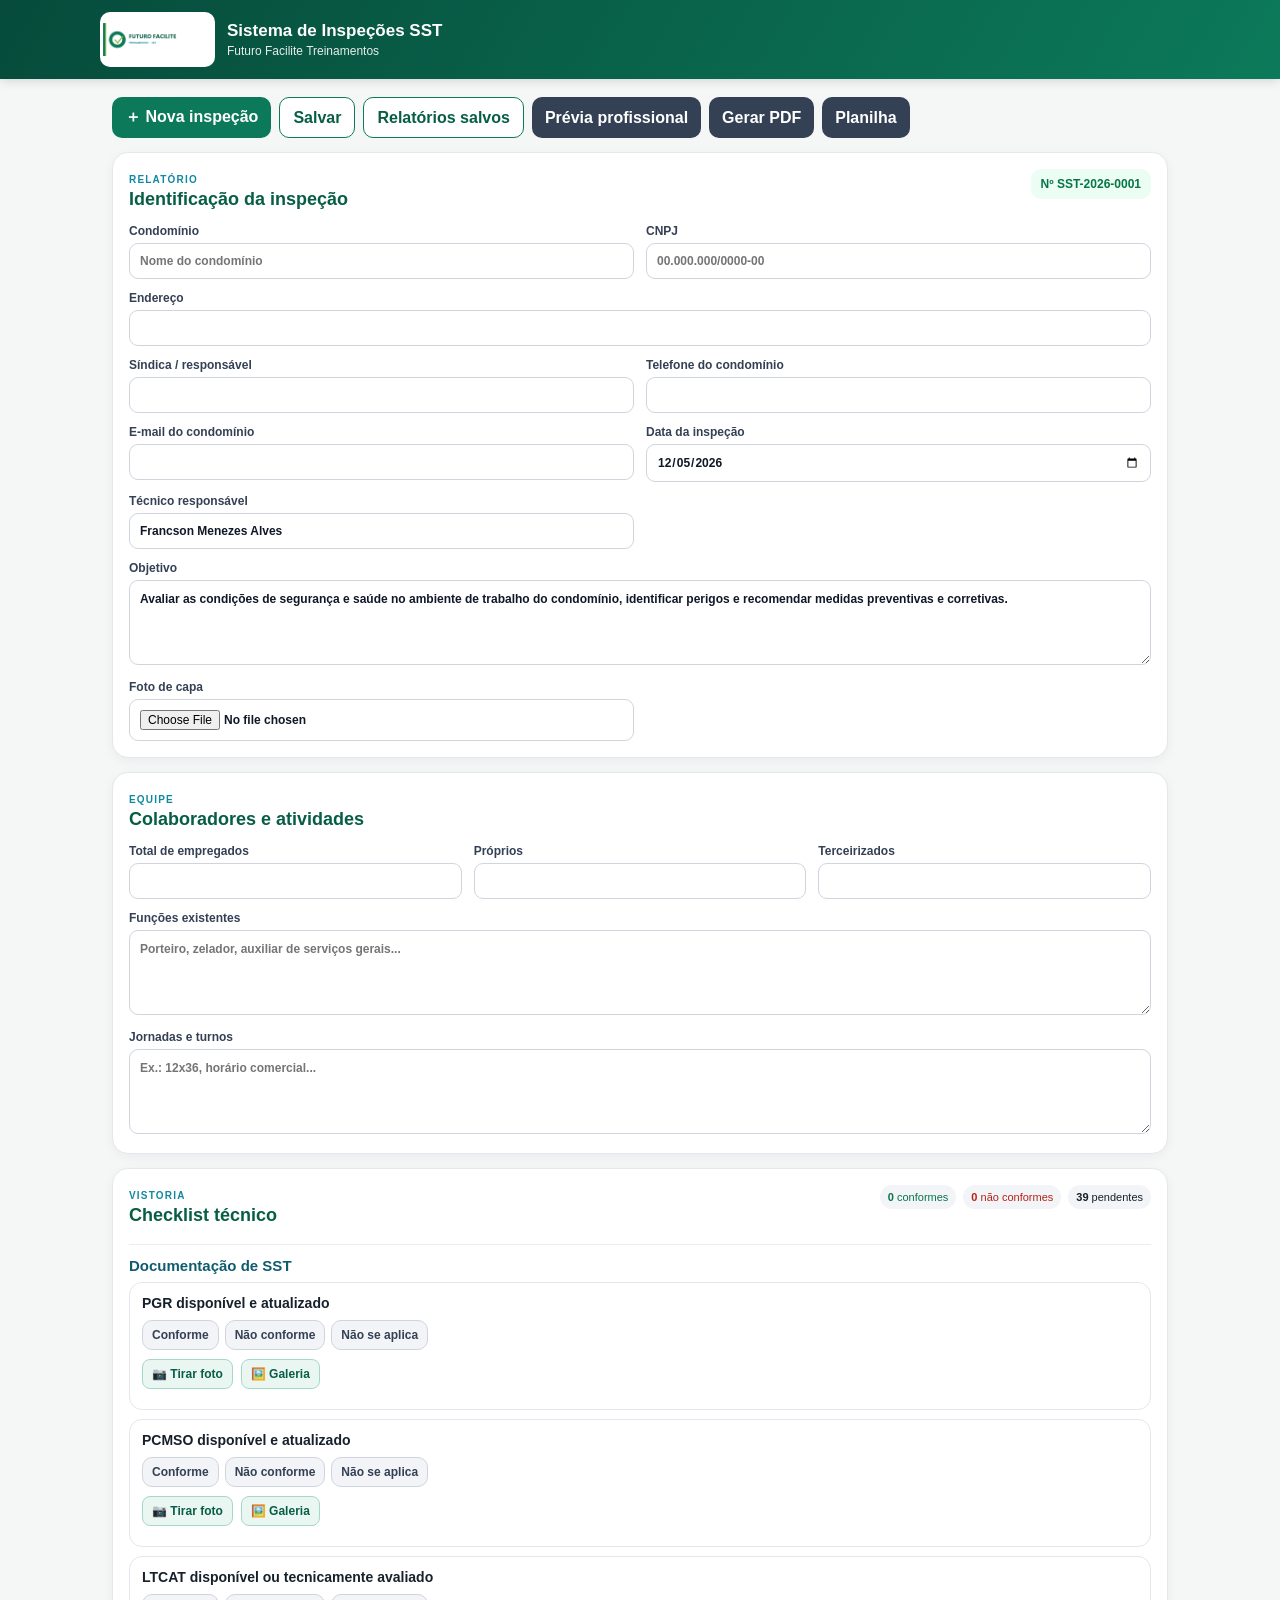
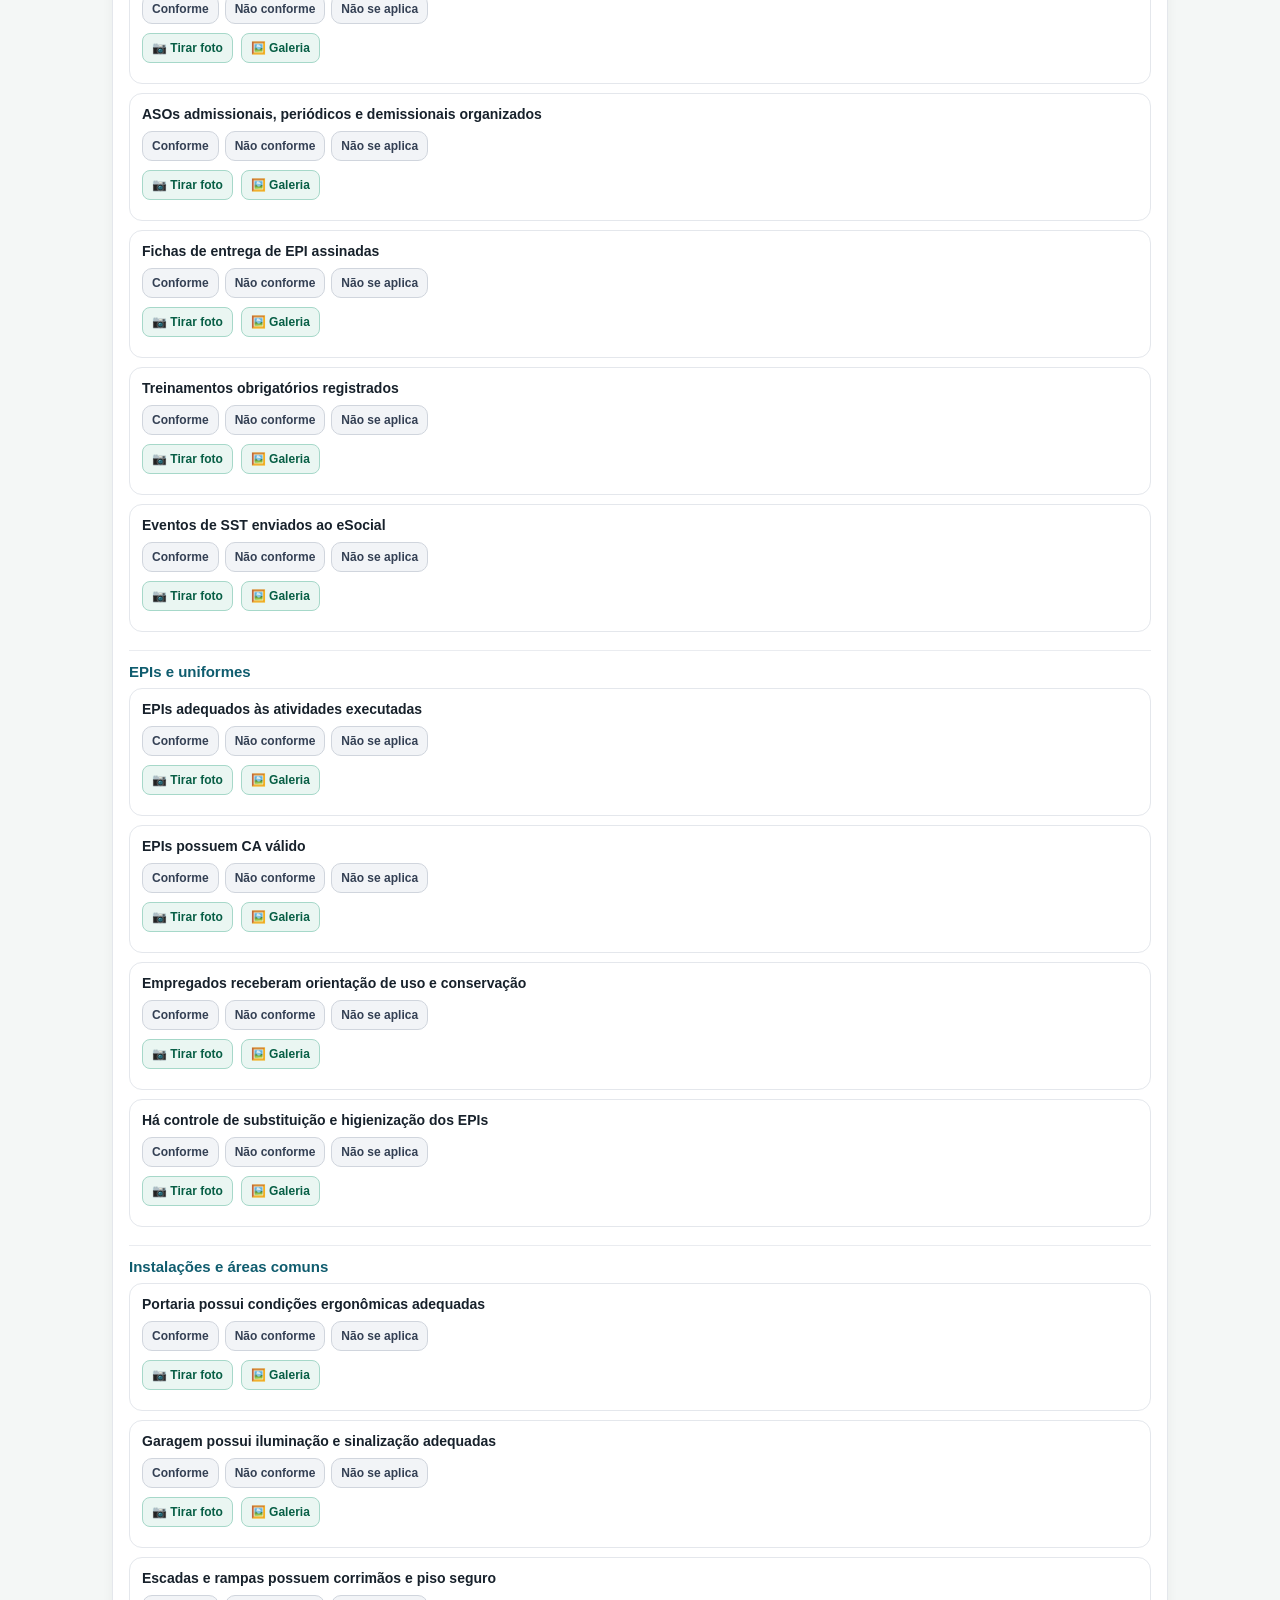
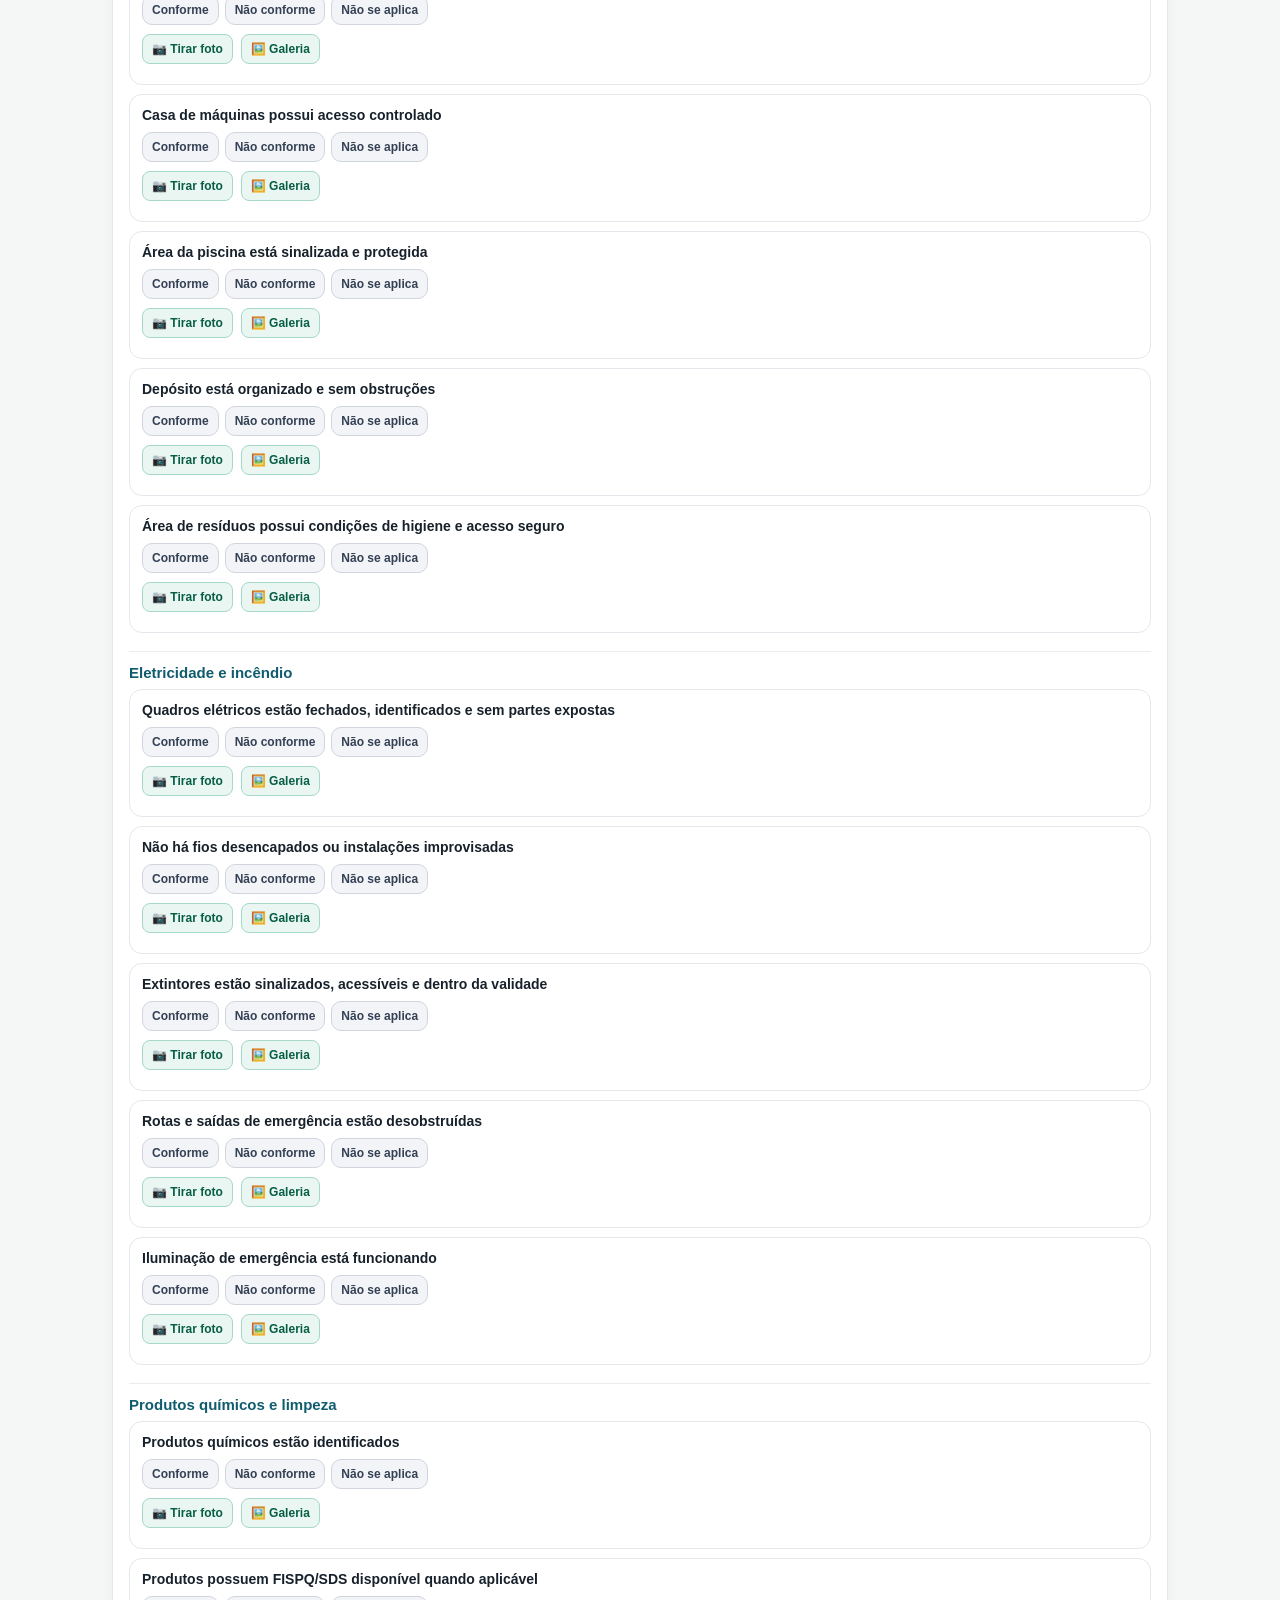
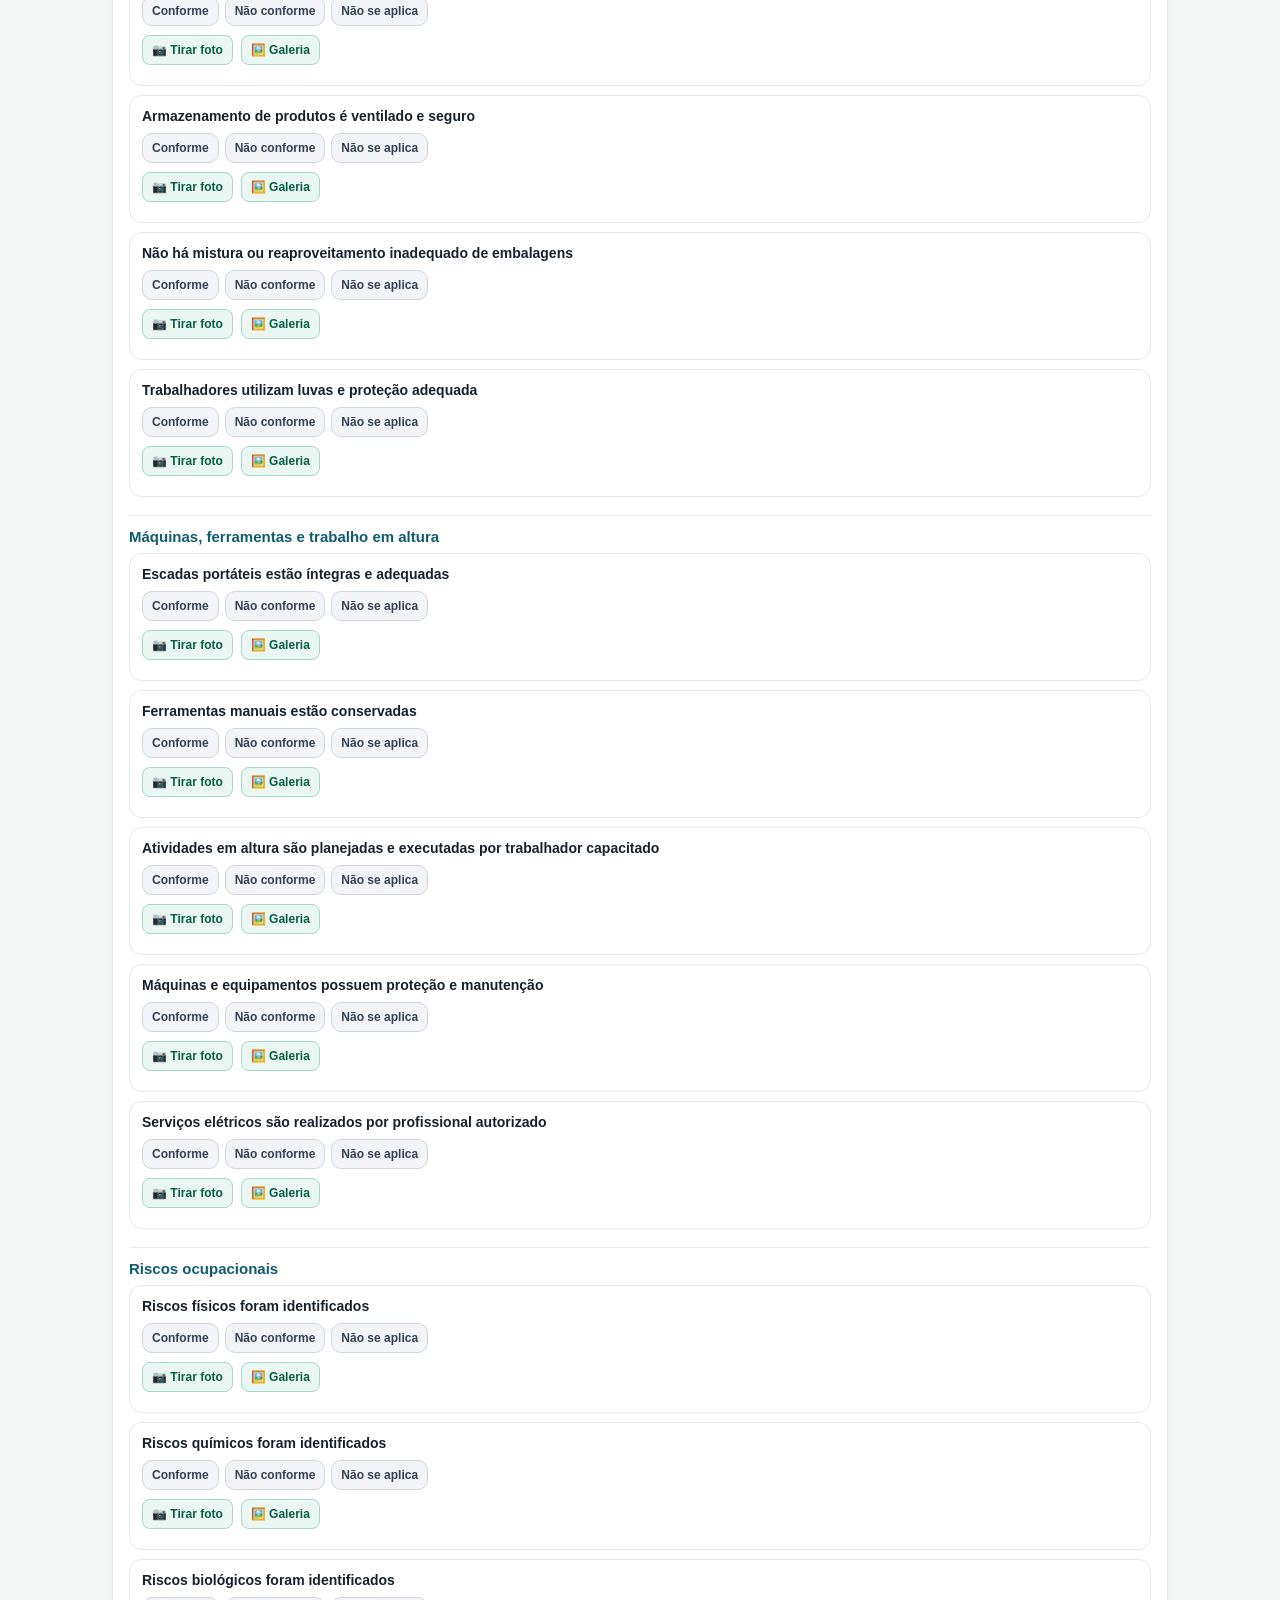
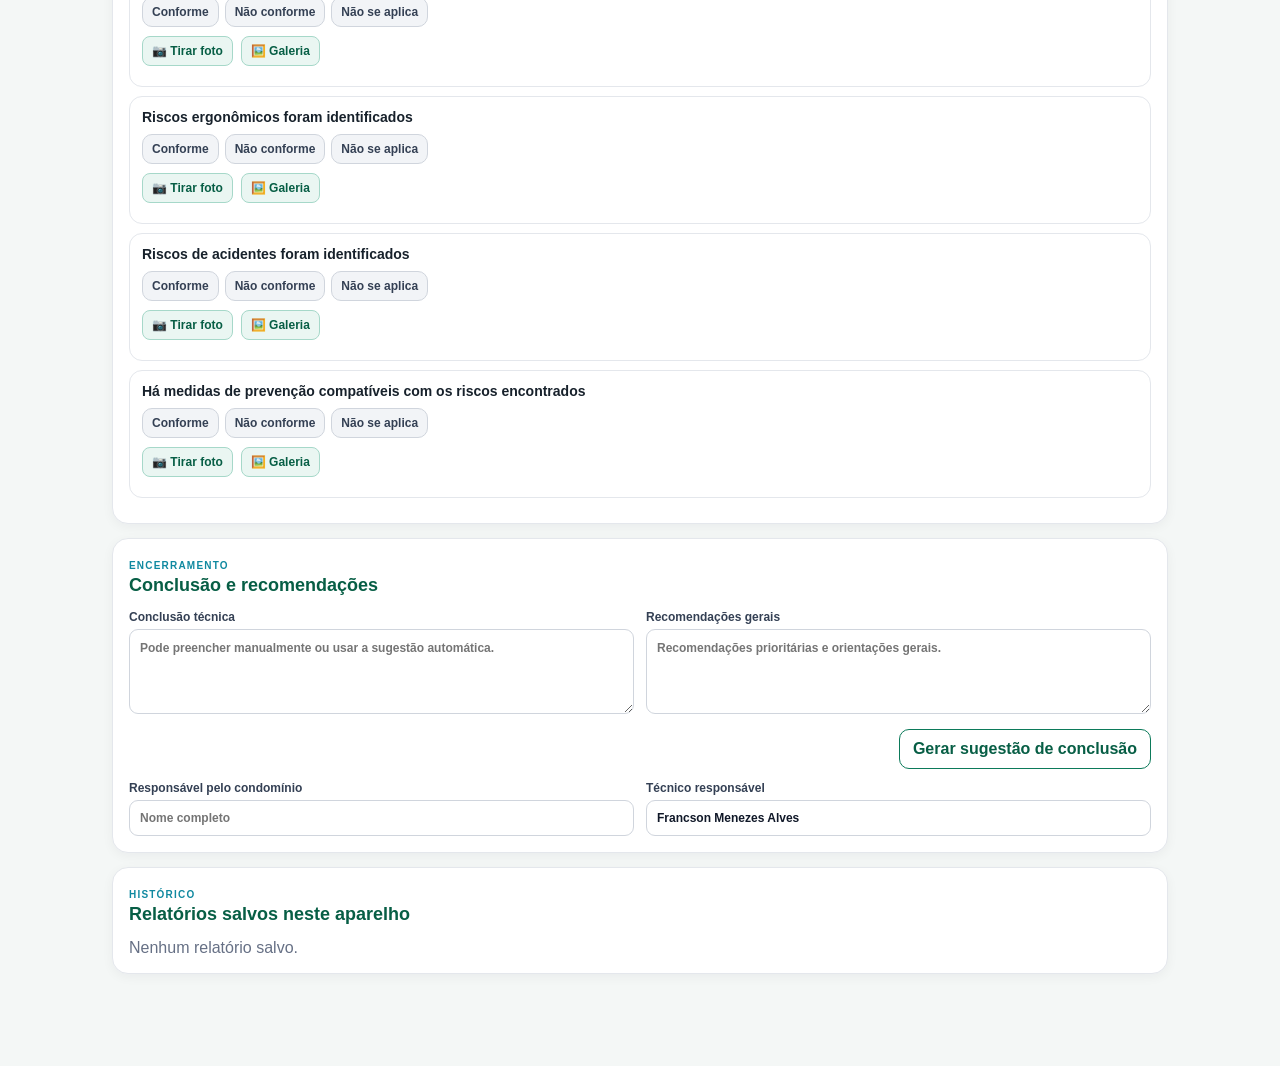
==== inspecao/index.html @ ee918d5f "Add the SST inspection checklist as a V8 menu module." ====
<!doctype html>
<html lang="pt-BR">
<head>
  <meta charset="utf-8">
  <meta name="viewport" content="width=device-width,initial-scale=1">
  <meta name="theme-color" content="#075e45">
  <title>Futuro Facilite SST — V7.1</title>
  <script>if(window.self!==window.top)document.documentElement.classList.add('embedded')</script>
  <link rel="stylesheet" href="css/style.css">
  <link rel="stylesheet" href="css/report.css">
</head>
<body>
<header class="app-header">
  <div class="app-brand">
    <img src="assets/logo.png" alt="Futuro Facilite Treinamentos">
    <div>
      <strong>Sistema de Inspeções SST</strong>
      <span>Futuro Facilite Treinamentos</span>
    </div>
  </div>
</header>

<main class="container">
  <nav class="toolbar">
    <button class="primary" id="newBtn">＋ Nova inspeção</button>
    <button class="outline" id="saveBtn">Salvar</button>
    <button class="outline" id="savedBtn">Relatórios salvos</button>
    <button class="dark" id="previewBtn">Prévia profissional</button>
    <button class="dark" id="pdfBtn">Gerar PDF</button>
    <button class="dark" id="csvBtn">Planilha</button>
  </nav>

  <div id="editingBanner" class="editing-banner hidden">
    Você está editando um relatório salvo. Após as correções, toque em <b>Salvar alterações</b>.
  </div>

  <section class="card">
    <div class="section-head">
      <div><span class="eyebrow">RELATÓRIO</span><h2>Identificação da inspeção</h2></div>
      <div class="report-number">Nº <span id="reportNumber">SST-2026-0001</span></div>
    </div>
    <div class="form-grid two">
      <label>Condomínio<input id="condominio" placeholder="Nome do condomínio"></label>
      <label>CNPJ<input id="cnpj" placeholder="00.000.000/0000-00" inputmode="numeric" maxlength="18"></label>
      <label class="span2">Endereço<input id="endereco"></label>
      <label>Síndica / responsável<input id="sindica"></label>
      <label>Telefone do condomínio<input id="telefone"></label>
      <label>E-mail do condomínio<input id="emailCondominio" type="email"></label>
      <label>Data da inspeção<input id="dataVisita" type="date"></label>
<label>Técnico responsável<input id="tecnico" value="Francson Menezes Alves"></label>
<label class="span2">Objetivo<textarea id="objetivo">Avaliar as condições de segurança e saúde no ambiente de trabalho do condomínio, identificar perigos e recomendar medidas preventivas e corretivas.</textarea></label>
      <label>Foto de capa
        <input id="fotoCapaInput" type="file" accept="image/*">
      </label>
      <div id="fotoCapaPreview" class="cover-photo-preview"></div>
    </div>
  </section>

  <section class="card">
    <div class="section-head"><div><span class="eyebrow">EQUIPE</span><h2>Colaboradores e atividades</h2></div></div>
    <div class="form-grid three">
      <label>Total de empregados<input id="totalEmpregados" type="number" min="0"></label>
      <label>Próprios<input id="proprios" type="number" min="0"></label>
      <label>Terceirizados<input id="terceirizados" type="number" min="0"></label>
      <label class="span3">Funções existentes<textarea id="funcoes" placeholder="Porteiro, zelador, auxiliar de serviços gerais..."></textarea></label>
      <label class="span3">Jornadas e turnos<textarea id="jornadas" placeholder="Ex.: 12x36, horário comercial..."></textarea></label>
    </div>
  </section>

  <section class="card">
    <div class="section-head">
      <div><span class="eyebrow">VISTORIA</span><h2>Checklist técnico</h2></div>
      <div class="summary-mini">
        <span class="ok"><b id="sumConforme">0</b> conformes</span>
        <span class="bad"><b id="sumNaoConforme">0</b> não conformes</span>
        <span><b id="sumPendente">0</b> pendentes</span>
      </div>
    </div>
    <div id="checklist"></div>
  </section>

  <section class="card">
    <div class="section-head"><div><span class="eyebrow">ENCERRAMENTO</span><h2>Conclusão e recomendações</h2></div></div>
    <div class="form-grid two">
      <label>Conclusão técnica<textarea id="conclusao" placeholder="Pode preencher manualmente ou usar a sugestão automática."></textarea></label>
      <label>Recomendações gerais<textarea id="recomendacoes" placeholder="Recomendações prioritárias e orientações gerais."></textarea></label>
      <div class="span2 auto-actions">
        <button type="button" class="outline" id="autoConclusionBtn">Gerar sugestão de conclusão</button>
      </div>
      <label>Responsável pelo condomínio<input id="assinaturaSindica" placeholder="Nome completo"></label>
      <label>Técnico responsável<input id="assinaturaTecnico" value="Francson Menezes Alves"></label>
    </div>
  </section>

  <section class="card">
    <div class="section-head"><div><span class="eyebrow">HISTÓRICO</span><h2>Relatórios salvos neste aparelho</h2></div></div>
    <div id="history"></div>
  </section>
</main>

<div id="savedModal" class="modal-backdrop hidden">
  <div class="modal">
    <div class="modal-head">
      <div><span class="eyebrow">ARQUIVO</span><h2>Relatórios salvos</h2></div>
      <button class="danger small" id="closeSaved">Fechar</button>
    </div>
    <div class="search-row"><input id="searchSaved" placeholder="Pesquisar condomínio..."></div>
    <div id="savedList"></div>
  </div>
</div>

<div id="previewModal" class="modal-backdrop hidden">
  <div class="modal preview-modal">
    <div class="modal-head">
      <div><span class="eyebrow">DOCUMENTO</span><h2>Prévia profissional do relatório</h2></div>
      <div class="modal-actions">
        <button class="outline small" id="editFromPreview">Editar</button>
        <button class="dark small" id="printFromPreview">Imprimir / PDF</button>
        <button class="danger small" id="closePreview">Fechar</button>
      </div>
    </div>
    <div id="reportPreview" class="report-preview"></div>
  </div>
</div>

<script src="js/storage.js"></script>
<script src="js/report.js"></script>
<script src="js/app.js"></script>
</body>
</html>
---- inspecao/css/style.css ----
:root{
 --primary:#0c7a5a; --primary-dark:#075e45; --teal:#1089a0; --lime:#8ebc3b;
 --ink:#17212b; --muted:#667085; --line:#d0d5dd; --soft:#f5f8f7; --white:#fff;
 --danger:#b42318; --warning:#b54708; --ok:#067647;
}
*{box-sizing:border-box}
body{margin:0;font-family:Arial,Helvetica,sans-serif;background:#f4f7f6;color:var(--ink)}
button,input,textarea,select{font:inherit}
html.embedded .app-header{display:none}
.app-header{background:linear-gradient(120deg,#064b3b,#0c7a5a);padding:12px 18px;position:sticky;top:0;z-index:20;box-shadow:0 2px 10px #0002}
.app-brand{max-width:1080px;margin:auto;display:flex;align-items:center;gap:12px;color:#fff}
.app-brand img{width:115px;height:55px;object-fit:contain;background:#fff;border-radius:10px;padding:3px}
.app-brand strong{display:block;font-size:17px}.app-brand span{font-size:12px;opacity:.9}
.container{max-width:1080px;margin:18px auto;padding:0 12px 60px}
.toolbar{display:flex;gap:8px;flex-wrap:wrap;margin-bottom:14px}
button{border:0;border-radius:10px;padding:10px 13px;font-weight:700;cursor:pointer}
button.primary{background:var(--primary);color:#fff}
button.outline{background:#fff;color:var(--primary-dark);border:1px solid var(--primary)}
button.dark{background:#344054;color:#fff}
button.danger{background:var(--danger);color:#fff}
button.small{padding:8px 10px;font-size:12px}
.card{background:#fff;border:1px solid #e4e7ec;border-radius:16px;padding:16px;margin-bottom:14px;box-shadow:0 3px 12px #1018280c}
.section-head{display:flex;align-items:flex-start;justify-content:space-between;gap:12px;margin-bottom:14px}
.section-head h2{margin:2px 0 0;color:var(--primary-dark);font-size:18px}
.eyebrow{font-size:10px;font-weight:800;letter-spacing:.12em;color:var(--teal)}
.report-number{background:#ecfdf3;color:var(--ok);font-weight:800;padding:8px 10px;border-radius:10px;font-size:12px}
.form-grid{display:grid;gap:12px}.form-grid.two{grid-template-columns:repeat(2,minmax(0,1fr))}.form-grid.three{grid-template-columns:repeat(3,minmax(0,1fr))}
.span2{grid-column:span 2}.span3{grid-column:span 3}
label{font-size:12px;font-weight:700;color:#344054}
input,textarea,select{width:100%;border:1px solid var(--line);border-radius:9px;padding:10px;margin-top:5px;background:#fff;color:#101828}
textarea{min-height:85px;resize:vertical;line-height:1.4}
.cover-photo-preview img{max-width:180px;max-height:120px;object-fit:cover;border-radius:10px;border:1px solid var(--line)}
.category-title{margin:18px 0 8px;padding-top:12px;border-top:1px solid #eaecf0;font-size:15px;font-weight:800;color:#0f5c6e}
.check-item{border:1px solid #e4e7ec;border-radius:13px;padding:12px;margin-bottom:9px}
.check-title{font-size:14px;font-weight:800}
.status-row{display:flex;gap:6px;flex-wrap:wrap;margin:9px 0}
.status-btn{background:#f2f4f7;color:#344054;border:1px solid #d0d5dd;padding:7px 9px;font-size:12px}
.status-btn.active[data-status="Conforme"]{background:#ecfdf3;color:var(--ok);border-color:#75e0a7}
.status-btn.active[data-status="Não conforme"]{background:#fef3f2;color:var(--danger);border-color:#fda29b}
.status-btn.active[data-status="Não se aplica"]{background:#f2f4f7;color:#475467;border-color:#98a2b3}
.item-details{display:none}.item-details.show{display:block}
.item-grid{display:grid;grid-template-columns:1fr 1fr;gap:10px}
.photo-buttons{display:flex;gap:8px;flex-wrap:wrap;margin-top:9px}
.photo-btn{background:#eaf6f2;color:var(--primary-dark);border:1px solid #a6d8c9;border-radius:8px;padding:7px 9px;font-size:12px;font-weight:700;cursor:pointer}
.photo-strip{display:flex;gap:8px;flex-wrap:wrap;margin-top:8px}
.photo-card img{width:110px;height:85px;object-fit:cover;border-radius:8px;border:1px solid var(--line)}
.photo-card button{display:block;width:110px;margin-top:3px;padding:5px;font-size:10px;background:#fff;color:var(--danger);border:1px solid #fda29b}
.summary-mini{display:flex;gap:7px;flex-wrap:wrap;font-size:11px}.summary-mini span{background:#f2f4f7;padding:6px 8px;border-radius:999px}.summary-mini .ok{color:var(--ok)}.summary-mini .bad{color:var(--danger)}
.history-item{display:flex;align-items:center;justify-content:space-between;gap:10px;padding:11px;border:1px solid #e4e7ec;border-radius:11px;margin-bottom:8px}
.history-title{font-weight:800}.history-meta{font-size:11px;color:var(--muted);margin-top:3px}
.history-actions{display:flex;gap:5px;flex-wrap:wrap}
.hidden{display:none!important}
.editing-banner{background:#fff7ed;border:1px solid #fed7aa;color:#9a3412;padding:10px 12px;border-radius:10px;margin-bottom:12px}
.modal-backdrop{position:fixed;inset:0;background:#101828b8;z-index:50;display:flex;align-items:center;justify-content:center;padding:14px}
.modal{width:min(760px,100%);max-height:92vh;overflow:auto;background:#fff;border-radius:16px;padding:16px}
.preview-modal{width:min(1180px,100%)}
.modal-head{position:sticky;top:-16px;background:#fff;z-index:4;display:flex;justify-content:space-between;align-items:center;gap:10px;border-bottom:1px solid #eaecf0;padding:10px 0 12px;margin-bottom:12px}
.modal-head h2{margin:2px 0 0;color:var(--primary-dark);font-size:18px}
.modal-actions{display:flex;gap:6px;flex-wrap:wrap}
.search-row input{margin:0 0 10px}
.auto-actions{text-align:right}
@media(max-width:720px){
 .form-grid.two,.form-grid.three,.item-grid{grid-template-columns:1fr}
 .span2,.span3{grid-column:auto}
 .section-head{display:block}.summary-mini{margin-top:8px}
 .toolbar button{flex:1 1 45%}.history-item{align-items:flex-start;display:block}.history-actions{margin-top:9px}
}
---- inspecao/css/report.css ----
.report-preview{background:#dfe5e3;padding:18px;overflow:auto}
.report-document{font-family:Arial,Helvetica,sans-serif;color:#17212b}
.report-sheet{
 width:210mm; min-height:297mm; height:297mm; margin:0 auto 16px;
 background:#fff; position:relative; padding:23mm 14mm 18mm; overflow:hidden;
 box-shadow:0 4px 18px #0002;
}
.report-header{
 position:absolute;top:8mm;left:14mm;right:14mm;height:13mm;
 display:flex;align-items:center;justify-content:space-between;
 border-bottom:1.4px solid #0c7a5a;padding-bottom:2.5mm;
}
.report-header img{width:51mm;height:12mm;object-fit:contain;object-position:left center}
.report-header-title{text-align:right;color:#075e45;font-size:8pt;font-weight:800;line-height:1.2}
.report-footer{
 position:absolute;bottom:6mm;left:14mm;right:14mm;height:7mm;
 border-top:1px solid #0c7a5a;padding-top:2mm;
 display:flex;align-items:flex-start;justify-content:space-between;font-size:7.5pt;color:#475467
}
.report-footer .brand{font-weight:800;color:#075e45}
.page-content{height:250mm;overflow:hidden}
.cover-sheet{padding:0;display:flex;flex-direction:column}
.cover-top{padding:22mm 18mm 8mm;text-align:center}
.cover-top img.logo{width:115mm;max-height:48mm;object-fit:contain}
.cover-title{margin-top:13mm;font-size:26pt;font-weight:900;color:#12304a;line-height:1.08}
.cover-subtitle{font-size:13pt;color:#0c7a5a;margin-top:4mm;font-weight:700}
.cover-photo{height:92mm;margin-top:8mm;background:#eff4f2;overflow:hidden}
.cover-photo img{width:100%;height:100%;object-fit:cover}
.cover-info{padding:10mm 18mm 18mm;display:grid;grid-template-columns:1fr 1fr;gap:5mm 10mm}
.cover-info .wide{grid-column:1/-1}.cover-label{font-size:7.5pt;text-transform:uppercase;color:#667085;font-weight:800}.cover-value{font-size:11pt;font-weight:700;margin-top:1mm}
.cover-band{margin-top:auto;background:linear-gradient(90deg,#075e45,#0c7a5a,#1089a0);color:#fff;padding:5mm 18mm;display:flex;justify-content:space-between;font-size:9pt}
.r-title{font-size:14pt;color:#075e45;border-bottom:1px solid #d0d5dd;padding-bottom:2mm;margin:0 0 4mm}
.r-subtitle{font-size:10pt;color:#0f5c6e;font-weight:800;margin:4mm 0 2.5mm}
.info-table{width:100%;border-collapse:collapse;font-size:8.8pt}.info-table td{border:1px solid #d0d5dd;padding:2.3mm;vertical-align:top}.info-table td:first-child{width:33%;font-weight:800;background:#f8faf9}
.metrics{display:grid;grid-template-columns:repeat(4,1fr);gap:3mm;margin:4mm 0}.metric{border:1px solid #d0d5dd;border-radius:3mm;padding:4mm;text-align:center}.metric b{font-size:18pt;display:block;color:#075e45}.metric span{font-size:8pt;color:#667085}
.progress{height:5mm;background:#eaecf0;border-radius:999px;overflow:hidden}.progress div{height:100%;background:linear-gradient(90deg,#8ebc3b,#0c7a5a)}
.r-note{font-size:8.8pt;line-height:1.45;color:#344054}
.check-table{width:100%;border-collapse:collapse;font-size:7.8pt}.check-table th,.check-table td{border:1px solid #d0d5dd;padding:1.8mm}.check-table th{background:#eaf6f2;color:#075e45}.status-text.ok{color:#067647;font-weight:800}.status-text.bad{color:#b42318;font-weight:800}.status-text.na{color:#667085;font-weight:800}.risk-low{color:#067647;font-weight:800}.risk-med{color:#b54708;font-weight:800}.risk-high,.risk-critical{color:#b42318;font-weight:800}
.nc-card{border-left:4px solid #b42318;background:#fff;border-radius:2mm;padding:3mm 4mm;margin-bottom:4mm}.nc-title{font-size:11pt;font-weight:900;color:#b42318}.nc-meta{display:flex;gap:5mm;flex-wrap:wrap;font-size:8pt;margin:2mm 0}.nc-block{font-size:8.8pt;line-height:1.45;margin-top:2.5mm}.nc-block b{color:#344054}.nc-photos{display:grid;grid-template-columns:1fr 1fr;gap:4mm;margin-top:4mm}.nc-photos img{width:100%;height:72mm;object-fit:contain;border:1px solid #d0d5dd;border-radius:2mm}
.photo-grid{display:grid;grid-template-columns:1fr 1fr;gap:5mm}.photo-record{border:1px solid #d0d5dd;border-radius:2mm;padding:2mm}.photo-record img{width:100%;height:88mm;object-fit:contain;background:#f8faf9}.photo-record div{font-size:8pt;font-weight:700;margin-top:2mm;line-height:1.3}
.action-table{width:100%;border-collapse:collapse;font-size:7.8pt}.action-table th,.action-table td{border:1px solid #d0d5dd;padding:2mm;vertical-align:top}.action-table th{background:#eaf6f2;color:#075e45}
.conclusion-box{font-size:9.5pt;line-height:1.55;border:1px solid #d0d5dd;border-radius:3mm;padding:5mm;margin-bottom:5mm;white-space:pre-wrap}
.signature-grid{display:grid;grid-template-columns:1fr 1fr;gap:14mm;margin-top:22mm}.signature{border-top:1px solid #17212b;text-align:center;padding-top:2mm;font-size:8pt}
.notice{border:1px solid #90d4c0;background:#f0fbf7;border-radius:3mm;padding:4mm;font-size:8.5pt;line-height:1.45}
@media print{
 body{background:#fff!important}
 body>*:not(#printHost){display:none!important}
 #printHost{display:block!important}
 .report-preview{padding:0;background:#fff}
 .report-sheet{box-shadow:none;margin:0;page-break-after:always;break-after:page}
 .report-sheet:last-child{page-break-after:auto;break-after:auto}
 @page{size:A4 portrait;margin:0}
}
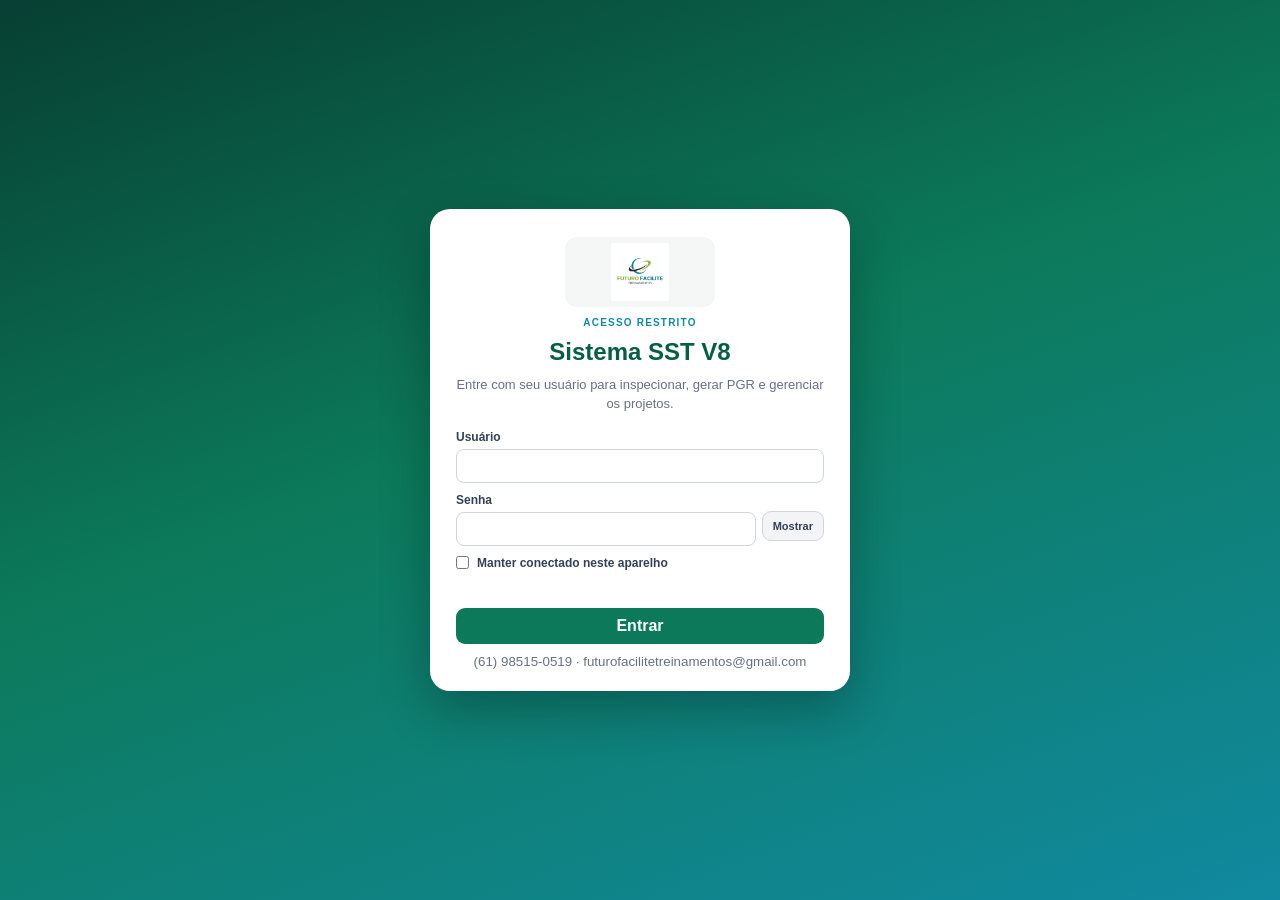
==== commit aa923bef: "Add restricted login, session, and user access management." ====
--- a/inspecao/index.html
+++ b/inspecao/index.html
@@ -6,8 +6,8 @@
   <meta name="theme-color" content="#075e45">
   <title>Futuro Facilite SST — V7.1</title>
   <script>if(window.self!==window.top)document.documentElement.classList.add('embedded')</script>
-  <link rel="stylesheet" href="css/style.css">
-  <link rel="stylesheet" href="css/report.css">
+  <link rel="stylesheet" href="css/style.css?v=8.2">
+  <link rel="stylesheet" href="css/report.css?v=8.2">
 </head>
 <body>
 <header class="app-header">
@@ -123,8 +123,9 @@
   </div>
 </div>
 
-<script src="js/storage.js"></script>
-<script src="js/report.js"></script>
-<script src="js/app.js"></script>
+<script src="../js/auth.js?v=8.2"></script>
+<script src="js/storage.js?v=8.2"></script>
+<script src="js/report.js?v=8.2"></script>
+<script src="js/app.js?v=8.2"></script>
 </body>
 </html>
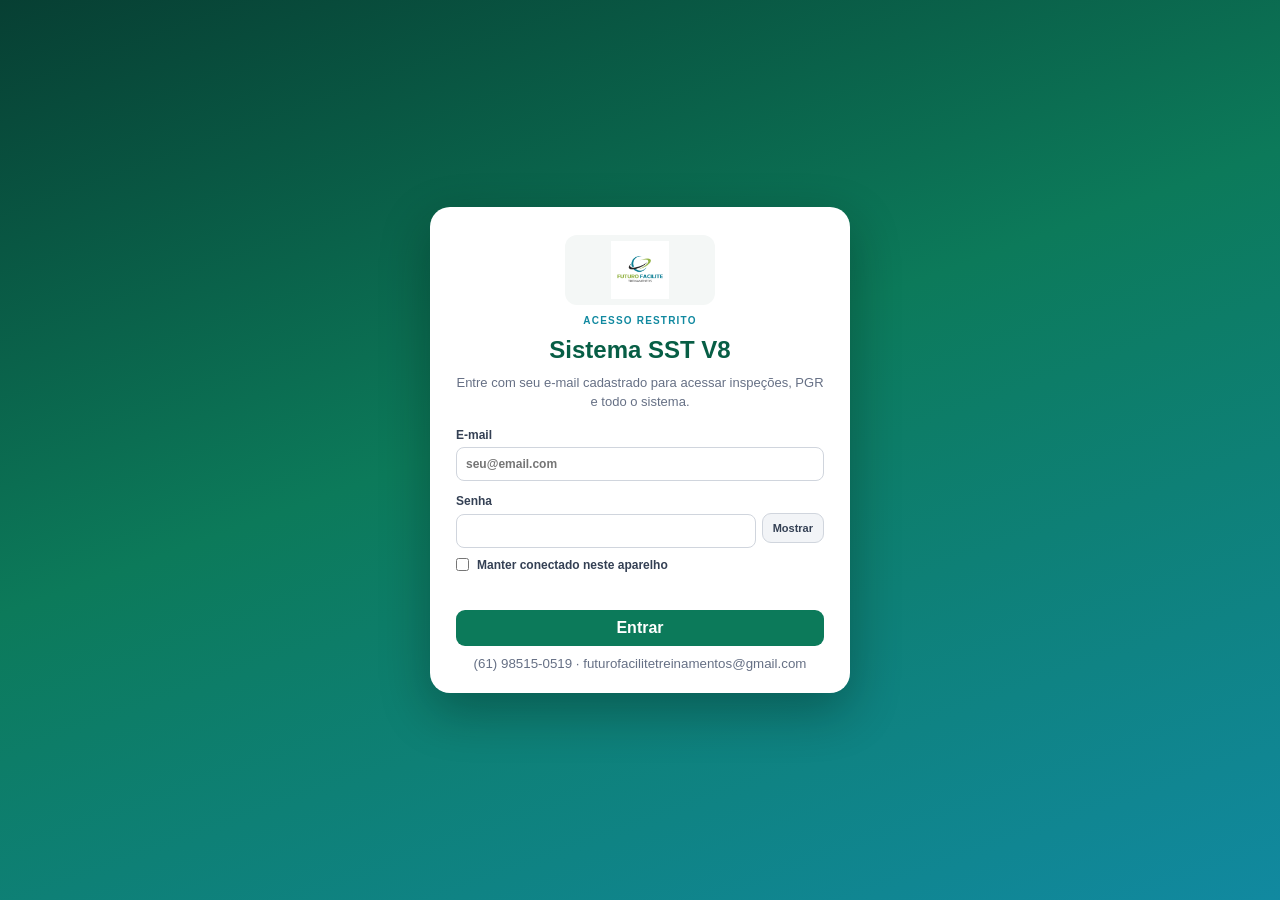
==== commit 4b25292a: "Register Francson and Julia as full administrators with first-access setup." ====
--- a/inspecao/index.html
+++ b/inspecao/index.html
@@ -6,8 +6,8 @@
   <meta name="theme-color" content="#075e45">
   <title>Futuro Facilite SST — V7.1</title>
   <script>if(window.self!==window.top)document.documentElement.classList.add('embedded')</script>
-  <link rel="stylesheet" href="css/style.css?v=8.2">
-  <link rel="stylesheet" href="css/report.css?v=8.2">
+  <link rel="stylesheet" href="css/style.css?v=8.3">
+  <link rel="stylesheet" href="css/report.css?v=8.3">
 </head>
 <body>
 <header class="app-header">
@@ -123,9 +123,9 @@
   </div>
 </div>
 
-<script src="../js/auth.js?v=8.2"></script>
-<script src="js/storage.js?v=8.2"></script>
-<script src="js/report.js?v=8.2"></script>
-<script src="js/app.js?v=8.2"></script>
+<script src="../js/auth.js?v=8.3"></script>
+<script src="js/storage.js?v=8.3"></script>
+<script src="js/report.js?v=8.3"></script>
+<script src="js/app.js?v=8.3"></script>
 </body>
 </html>
